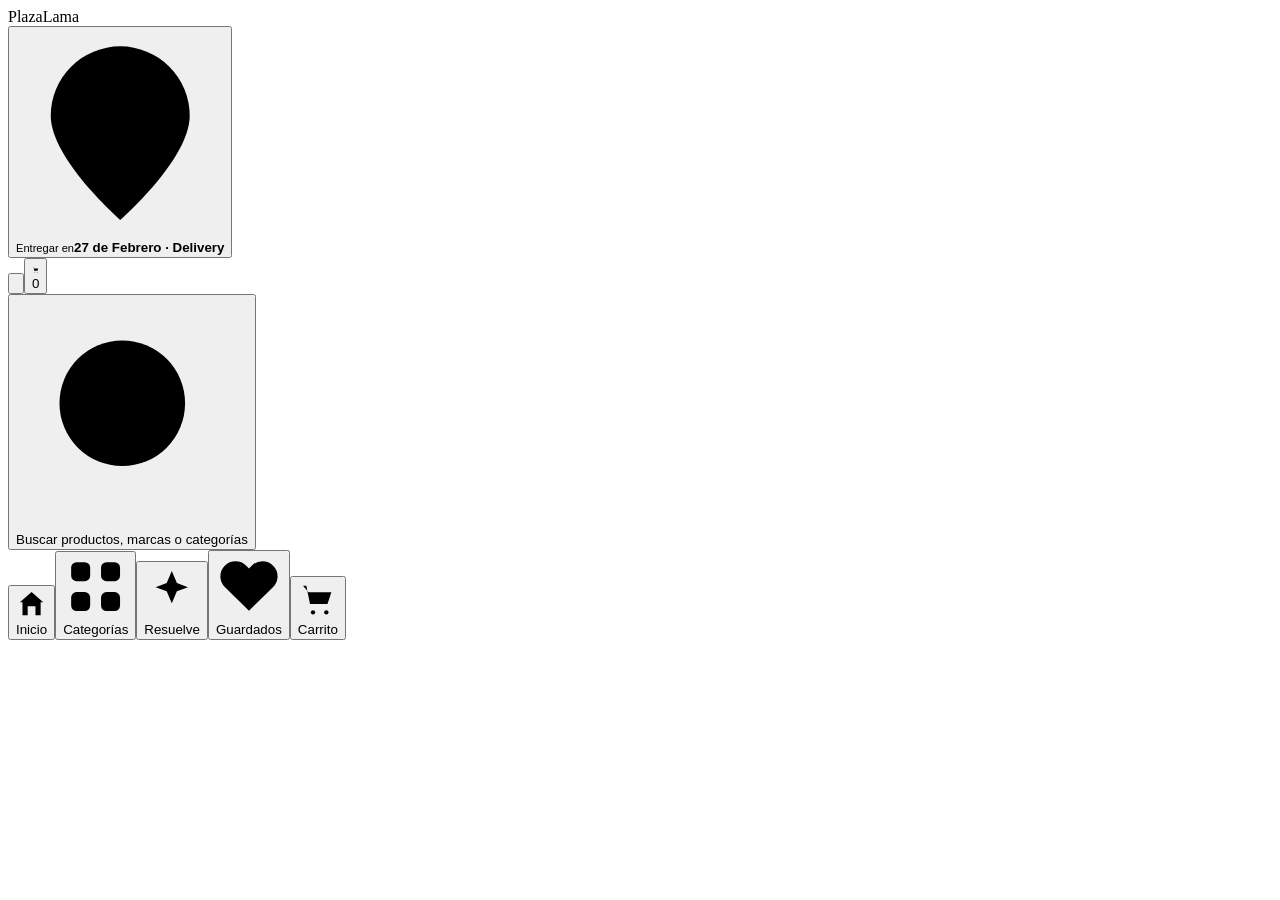
==== plaza-lama/index.html @ b79cb733 "Add Plaza Lama app demo index" ====
<!doctype html><html lang="es"><head><meta charset="utf-8"><meta name="viewport" content="width=device-width,initial-scale=1,viewport-fit=cover"><meta name="theme-color" content="#ffffff"><title>Plaza Lama · App Concept</title><link rel="stylesheet" href="base.css"><link rel="stylesheet" href="ui.css"></head><body><div class="app">
<header class="header"><div class="header-inner"><div class="toprow"><div><div class="wordmark">PlazaLama</div><button class="locbtn" id="locationBtn"><svg viewBox='0 0 24 24'><path d='M20 10c0 5-8 12-8 12S4 15 4 10a8 8 0 1 1 16 0Z'/><circle cx='12' cy='10' r='2.3'/></svg><span class="loccopy"><small>Entregar en</small><b id="locLabel">27 de Febrero · Delivery</b></span></button></div><div class="actions"><button class="round" id="accountBtn"><svg viewBox='0 0 24 24'><circle cx='12' cy='8' r='4'/><path d='M4 21a8 8 0 0 1 16 0'/></svg></button><button class="round dark" id="headerCart"><svg viewBox='0 0 24 24'><path d='M3 4h2l2.2 11h10.5L20 8H6.3'/><circle cx='9' cy='20' r='1.3'/><circle cx='17' cy='20' r='1.3'/></svg><span class="badge" id="cartCount">0</span></button></div></div><button class="searchbtn" id="searchBtn"><svg viewBox='0 0 24 24'><circle cx='11' cy='11' r='6.5'/><path d='m20 20-3.5-3.5'/></svg><span>Buscar productos, marcas o categorías</span></button></div></header>
<main id="main"></main>
<nav class="bottomnav"><button class="navbtn active" data-nav="home"><svg viewBox='0 0 24 24'><path d='m3 11 9-8 9 8'/><path d='M5 10v11h14V10M9 21v-7h6v7'/></svg><span>Inicio</span></button><button class="navbtn" data-nav="categories"><svg viewBox='0 0 24 24'><rect x='3' y='3' width='7' height='7' rx='2'/><rect x='14' y='3' width='7' height='7' rx='2'/><rect x='3' y='14' width='7' height='7' rx='2'/><rect x='14' y='14' width='7' height='7' rx='2'/></svg><span>Categorías</span></button><button class="navbtn" data-nav="guide"><svg viewBox='0 0 24 24'><path d='m12 3 2.2 5.2L19 10l-4.8 1.8L12 17l-2.2-5.2L5 10l4.8-1.8Z'/></svg><span>Resuelve</span></button><button class="navbtn" data-nav="favorites"><svg viewBox='0 0 24 24'><path d='M20.8 4.6a5.5 5.5 0 0 0-7.8 0L12 5.6l-1-1a5.5 5.5 0 0 0-7.8 7.8L12 21l8.8-8.6a5.5 5.5 0 0 0 0-7.8Z'/></svg><span>Guardados</span></button><button class="navbtn" data-nav="cart"><svg viewBox='0 0 24 24'><path d='M3 4h2l2.2 11h10.5L20 8H6.3'/><circle cx='9' cy='20' r='1.3'/><circle cx='17' cy='20' r='1.3'/></svg><span>Carrito</span></button></nav>
</div>
<div class="overlay" id="detailOverlay"><div class="sheet" id="detailSheet"></div></div><div class="overlay" id="cartOverlay"><div class="sheet" id="cartSheet"></div></div><div class="overlay" id="locationOverlay"><div class="sheet" id="locationSheet"></div></div><div class="overlay" id="accountOverlay"><div class="sheet" id="accountSheet"></div></div><div class="overlay" id="guideOverlay"><div class="sheet" id="guideSheet"></div></div><div class="searchpanel" id="searchPanel"></div><div class="toast" id="toast"></div><script src="products.js"></script><script src="icons.js"></script><script src="fallbacks.js"></script><script src="app1.js"></script><script src="app2.js"></script><script src="app3.js"></script><script src="app4.js"></script><script src="app5.js"></script></body></html>
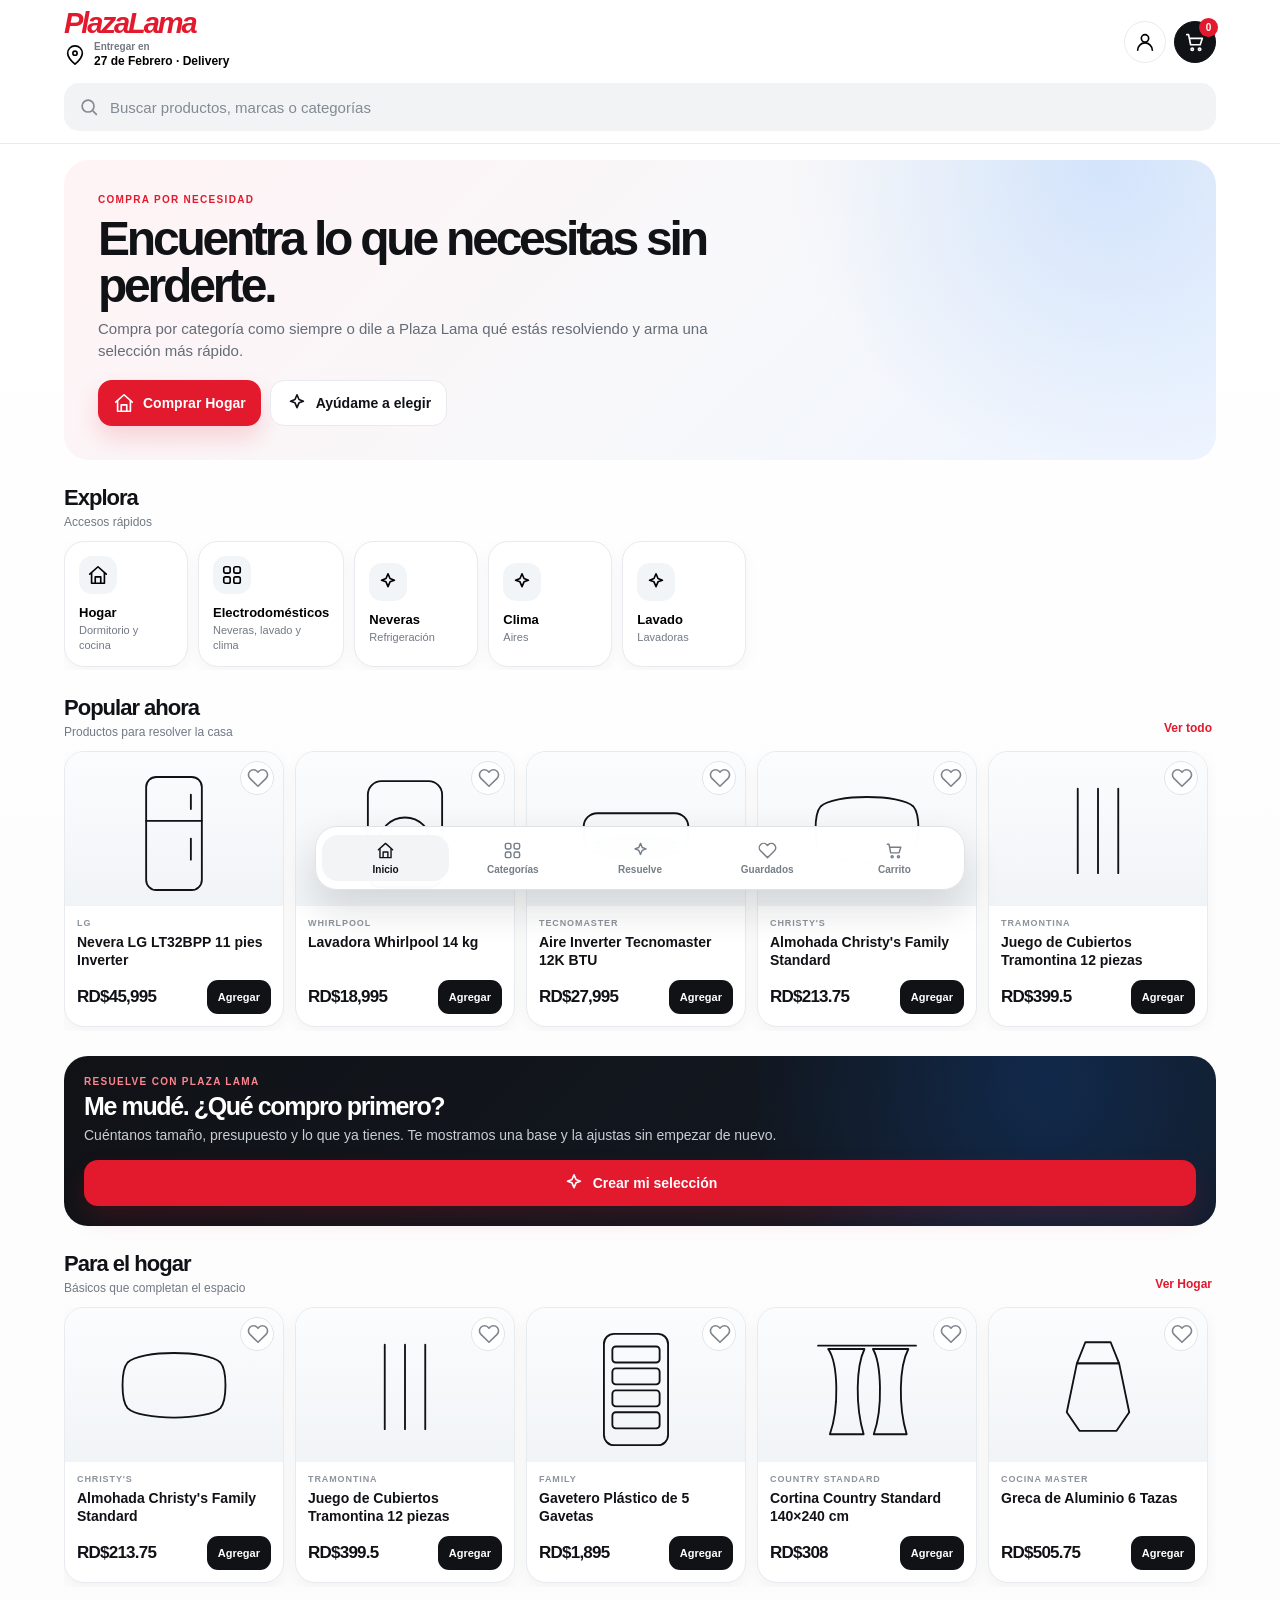
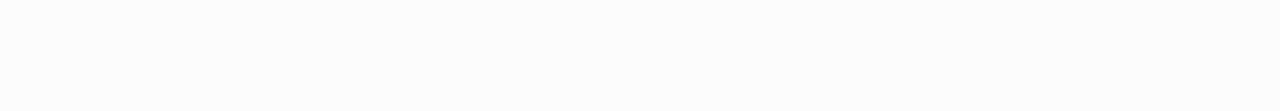
==== commit 8190a931: "Load Plaza Lama mobile refinement stylesheet" ====
--- a/plaza-lama/index.html
+++ b/plaza-lama/index.html
@@ -1,4 +1,4 @@
-<!doctype html><html lang="es"><head><meta charset="utf-8"><meta name="viewport" content="width=device-width,initial-scale=1,viewport-fit=cover"><meta name="theme-color" content="#ffffff"><title>Plaza Lama · App Concept</title><link rel="stylesheet" href="base.css"><link rel="stylesheet" href="ui.css"></head><body><div class="app">
+<!doctype html><html lang="es"><head><meta charset="utf-8"><meta name="viewport" content="width=device-width,initial-scale=1,viewport-fit=cover"><meta name="theme-color" content="#ffffff"><title>Plaza Lama · App Concept</title><link rel="stylesheet" href="base.css"><link rel="stylesheet" href="ui.css"><link rel="stylesheet" href="refine.css"></head><body><div class="app">
 <header class="header"><div class="header-inner"><div class="toprow"><div><div class="wordmark">PlazaLama</div><button class="locbtn" id="locationBtn"><svg viewBox='0 0 24 24'><path d='M20 10c0 5-8 12-8 12S4 15 4 10a8 8 0 1 1 16 0Z'/><circle cx='12' cy='10' r='2.3'/></svg><span class="loccopy"><small>Entregar en</small><b id="locLabel">27 de Febrero · Delivery</b></span></button></div><div class="actions"><button class="round" id="accountBtn"><svg viewBox='0 0 24 24'><circle cx='12' cy='8' r='4'/><path d='M4 21a8 8 0 0 1 16 0'/></svg></button><button class="round dark" id="headerCart"><svg viewBox='0 0 24 24'><path d='M3 4h2l2.2 11h10.5L20 8H6.3'/><circle cx='9' cy='20' r='1.3'/><circle cx='17' cy='20' r='1.3'/></svg><span class="badge" id="cartCount">0</span></button></div></div><button class="searchbtn" id="searchBtn"><svg viewBox='0 0 24 24'><circle cx='11' cy='11' r='6.5'/><path d='m20 20-3.5-3.5'/></svg><span>Buscar productos, marcas o categorías</span></button></div></header>
 <main id="main"></main>
 <nav class="bottomnav"><button class="navbtn active" data-nav="home"><svg viewBox='0 0 24 24'><path d='m3 11 9-8 9 8'/><path d='M5 10v11h14V10M9 21v-7h6v7'/></svg><span>Inicio</span></button><button class="navbtn" data-nav="categories"><svg viewBox='0 0 24 24'><rect x='3' y='3' width='7' height='7' rx='2'/><rect x='14' y='3' width='7' height='7' rx='2'/><rect x='3' y='14' width='7' height='7' rx='2'/><rect x='14' y='14' width='7' height='7' rx='2'/></svg><span>Categorías</span></button><button class="navbtn" data-nav="guide"><svg viewBox='0 0 24 24'><path d='m12 3 2.2 5.2L19 10l-4.8 1.8L12 17l-2.2-5.2L5 10l4.8-1.8Z'/></svg><span>Resuelve</span></button><button class="navbtn" data-nav="favorites"><svg viewBox='0 0 24 24'><path d='M20.8 4.6a5.5 5.5 0 0 0-7.8 0L12 5.6l-1-1a5.5 5.5 0 0 0-7.8 7.8L12 21l8.8-8.6a5.5 5.5 0 0 0 0-7.8Z'/></svg><span>Guardados</span></button><button class="navbtn" data-nav="cart"><svg viewBox='0 0 24 24'><path d='M3 4h2l2.2 11h10.5L20 8H6.3'/><circle cx='9' cy='20' r='1.3'/><circle cx='17' cy='20' r='1.3'/></svg><span>Carrito</span></button></nav>
--- a/plaza-lama/base.css
+++ b/plaza-lama/base.css
@@ -0,0 +1,11 @@
+:root{--red:#e3192d;--red2:#c51123;--ink:#101216;--text:#30343a;--muted:#727984;--line:#e7eaee;--soft:#f5f7f9;--blue:#0b6ef3;--green:#11744f;--shadow:0 16px 38px rgba(16,18,22,.10);--ease:cubic-bezier(.2,.8,.2,1)}
+*{box-sizing:border-box}html{scroll-behavior:smooth}body{margin:0;background:#fff;color:var(--ink);font-family:-apple-system,BlinkMacSystemFont,"SF Pro Display","SF Pro Text","Segoe UI",Arial,sans-serif;-webkit-font-smoothing:antialiased}button,input{font:inherit}button{cursor:pointer}svg{display:block;width:22px;height:22px;fill:none;stroke:currentColor;stroke-width:1.8;stroke-linecap:round;stroke-linejoin:round}button,a{-webkit-tap-highlight-color:transparent}.hidden{display:none!important}
+@keyframes fadeUp{from{opacity:0;transform:translateY(10px)}to{opacity:1;transform:none}}@keyframes slideUp{from{transform:translateY(100%)}to{transform:none}}@keyframes pop{from{opacity:0;transform:scale(.97)}to{opacity:1;transform:scale(1)}}@keyframes bump{0%{transform:scale(1)}50%{transform:scale(1.25)}100%{transform:scale(1)}}
+.app{min-height:100vh;padding-bottom:92px;background:linear-gradient(180deg,#fff 0,#fcfcfd 100%)}
+.header{position:sticky;top:0;z-index:40;background:rgba(255,255,255,.95);backdrop-filter:blur(18px);border-bottom:1px solid var(--line)}.header-inner{max-width:1180px;margin:auto;padding:10px 14px 12px}.toprow{display:flex;align-items:center;justify-content:space-between;gap:12px}.wordmark{font-weight:900;color:var(--red);font-style:italic;letter-spacing:-.07em;font-size:29px;line-height:.9}.locbtn{display:flex;gap:8px;align-items:center;border:0;background:transparent;padding:5px 0;text-align:left}.loccopy small{display:block;color:var(--muted);font-size:10px;font-weight:700}.loccopy b{display:block;font-size:12px;margin-top:2px}.actions{display:flex;gap:8px}.round{width:42px;height:42px;border:1px solid var(--line);border-radius:50%;background:#fff;display:grid;place-items:center;position:relative}.round.dark{background:var(--ink);color:#fff;border-color:var(--ink)}.badge{position:absolute;right:-3px;top:-4px;min-width:19px;height:19px;border-radius:99px;background:var(--red);color:#fff;display:grid;place-items:center;font-size:10px;font-weight:900;padding:0 4px}.badge.bump{animation:bump .28s var(--ease)}
+.searchbtn{margin-top:10px;width:100%;height:48px;border:0;border-radius:15px;background:#f1f3f5;color:#838a94;display:flex;align-items:center;gap:10px;padding:0 14px;text-align:left;font-size:15px}
+.view{max-width:1180px;margin:auto;padding:16px 14px 32px;animation:fadeUp .22s var(--ease)}.hero{border-radius:25px;padding:22px;background:radial-gradient(circle at 90% 0,rgba(11,110,243,.14),transparent 29%),linear-gradient(135deg,#fff3f5,#f7f8fa 58%,#edf4ff);overflow:hidden}.kicker{font-size:10px;text-transform:uppercase;letter-spacing:.13em;color:var(--red);font-weight:900}.hero h1{font-size:36px;line-height:.98;letter-spacing:-.067em;margin:10px 0 9px;max-width:720px}.hero p{font-size:15px;line-height:1.45;color:#646c76;margin:0;max-width:650px}.hero-actions{display:flex;flex-wrap:wrap;gap:9px;margin-top:18px}.primary,.secondary{height:46px;border-radius:14px;border:0;padding:0 15px;font-size:14px;font-weight:850;display:inline-flex;align-items:center;justify-content:center;gap:8px}.primary{background:var(--red);color:#fff;box-shadow:0 12px 24px rgba(227,25,45,.16)}.secondary{background:#fff;border:1px solid var(--line);color:var(--ink)}
+.section{margin-top:25px}.section-head{display:flex;justify-content:space-between;align-items:end;gap:10px;margin-bottom:12px}.section-head h2{margin:0;font-size:22px;letter-spacing:-.045em}.section-head p{margin:4px 0 0;color:var(--muted);font-size:12px}.linkbtn{border:0;background:transparent;color:var(--red);font-size:12px;font-weight:850;padding:4px}
+.categories{display:flex;gap:10px;overflow:auto;scrollbar-width:none;padding-bottom:3px}.categories::-webkit-scrollbar,.scroll::-webkit-scrollbar,.chips::-webkit-scrollbar{display:none}.cat{flex:0 0 124px;min-height:105px;border:1px solid var(--line);border-radius:20px;background:#fff;padding:14px;text-align:left;box-shadow:0 5px 16px rgba(16,18,22,.04)}.cat:active{transform:scale(.98)}.caticon{width:38px;height:38px;border-radius:13px;background:#f2f5f8;display:grid;place-items:center;margin-bottom:11px}.cat b{display:block;font-size:13px;line-height:1.2}.cat small{display:block;color:var(--muted);font-size:11px;line-height:1.3;margin-top:3px}
+.scroll{display:grid;grid-auto-flow:column;grid-auto-columns:minmax(168px,205px);gap:11px;overflow:auto;scroll-snap-type:x proximity;padding-bottom:4px;scrollbar-width:none}.grid{display:grid;grid-template-columns:repeat(2,minmax(0,1fr));gap:11px}.card{position:relative;border:1px solid var(--line);border-radius:20px;overflow:hidden;background:#fff;box-shadow:0 5px 16px rgba(16,18,22,.045);scroll-snap-align:start;transition:transform .16s var(--ease),box-shadow .16s var(--ease)}.card:active{transform:scale(.985)}.photo{height:154px;background:linear-gradient(180deg,#fbfcfd,#f1f4f7);display:grid;place-items:center;overflow:hidden}.photo img{width:100%;height:100%;object-fit:contain;padding:12px}.fallback{width:100%;height:100%;display:grid;place-items:center;padding:14px}.fallback svg{width:100%;height:100%;max-height:135px;stroke:#9aa3ad;stroke-width:2.2}.fav{position:absolute;right:9px;top:9px;width:34px;height:34px;border-radius:50%;border:1px solid #e1e5e8;background:rgba(255,255,255,.95);display:grid;place-items:center;z-index:2;color:#7e8690}.fav.active{color:var(--red);border-color:#ffc9cf;background:#fff5f6}.body{padding:12px}.brand{font-size:9px;text-transform:uppercase;letter-spacing:.1em;color:#8c939c;font-weight:900}.card h3{font-size:14px;line-height:1.28;margin:6px 0 10px;min-height:36px}.pricebar{display:flex;align-items:center;justify-content:space-between;gap:7px}.pricebar strong{font-size:17px;letter-spacing:-.045em}.add{height:34px;border-radius:11px;border:0;background:var(--ink);color:#fff;padding:0 11px;font-size:11px;font-weight:850}.add.done{background:var(--green)}
+.plan{border-radius:24px;padding:20px;background:radial-gradient(circle at 85% 15%,rgba(11,110,243,.20),transparent 30%),linear-gradient(135deg,#101216,#131a25);color:#fff}.plan .kicker{color:#ff8590}.plan h3{font-size:25px;line-height:1.04;letter-spacing:-.055em;margin:6px 0}.plan p{color:#c8ced5;font-size:14px;line-height:1.45;margin:0}.plan .primary{width:100%;margin-top:15px}
--- a/plaza-lama/ui.css
+++ b/plaza-lama/ui.css
@@ -0,0 +1,7 @@
+.screenhead{display:flex;align-items:center;gap:10px;margin-bottom:15px}.back{width:40px;height:40px;border-radius:50%;border:1px solid var(--line);background:#fff;display:grid;place-items:center}.screenhead h1{margin:0;font-size:28px;letter-spacing:-.05em}.screenhead p{margin:3px 0 0;color:var(--muted);font-size:12px}.chips{display:flex;gap:8px;overflow:auto;margin-bottom:14px;scrollbar-width:none}.chip{height:36px;border-radius:99px;border:1px solid var(--line);background:#fff;padding:0 12px;white-space:nowrap;font-size:12px;font-weight:800}.chip.active{background:var(--ink);border-color:var(--ink);color:#fff}
+.bottomnav{position:fixed;left:10px;right:10px;bottom:10px;z-index:55;background:rgba(255,255,255,.96);backdrop-filter:blur(18px);border:1px solid #dfe3e7;border-radius:22px;box-shadow:0 18px 38px rgba(16,18,22,.14);display:flex;padding:8px 6px calc(8px + env(safe-area-inset-bottom))}.navbtn{flex:1;border:0;background:transparent;border-radius:16px;padding:6px 2px;display:flex;align-items:center;justify-content:center;flex-direction:column;gap:4px;color:#757d87;font-size:10px;font-weight:800}.navbtn svg{width:19px;height:19px}.navbtn.active{color:var(--ink);background:#f2f4f6}
+.overlay{position:fixed;inset:0;background:rgba(10,12,16,.42);z-index:90;display:none}.overlay.show{display:block}.sheet{position:absolute;left:0;right:0;bottom:0;background:#fff;border-radius:26px 26px 0 0;max-height:88vh;overflow:auto;padding:8px 16px calc(18px + env(safe-area-inset-bottom));animation:slideUp .22s var(--ease)}.grab{width:42px;height:4px;background:#d9dde1;border-radius:99px;margin:4px auto 13px}.sheethead{display:flex;align-items:start;justify-content:space-between;gap:10px}.sheethead h2{margin:0;font-size:22px;letter-spacing:-.045em}.close{width:38px;height:38px;border:0;border-radius:50%;background:#f2f4f6;display:grid;place-items:center}.detailphoto{height:240px;border-radius:20px;background:#f6f8fa;display:grid;place-items:center;overflow:hidden;margin-top:12px}.detailphoto img{width:100%;height:100%;object-fit:contain;padding:16px}.detailphoto .fallback svg{max-height:205px}.dbrand{font-size:10px;text-transform:uppercase;letter-spacing:.1em;color:#858d97;font-weight:900;margin-top:15px}.dtitle{font-size:24px;line-height:1.08;letter-spacing:-.05em;margin:6px 0 8px}.dprice{font-size:28px;font-weight:900;letter-spacing:-.05em}.stock{color:var(--green);font-size:12px;font-weight:800;margin-top:4px}.specs{display:flex;gap:7px;flex-wrap:wrap;margin-top:13px}.spec{padding:8px 10px;border-radius:99px;background:#f3f5f7;font-size:11px;font-weight:800}.why{margin-top:13px;background:#f8f9fa;border-radius:16px;padding:13px;font-size:13px;line-height:1.45;color:#565e68}.buyrow{position:sticky;bottom:0;background:rgba(255,255,255,.96);backdrop-filter:blur(12px);padding-top:13px;margin-top:14px;display:grid;grid-template-columns:auto 1fr;gap:10px}.qty{height:48px;border:1px solid var(--line);border-radius:15px;display:flex;align-items:center;gap:7px;padding:0 7px}.qty button{width:32px;height:32px;border:0;border-radius:10px;background:#f2f4f6;display:grid;place-items:center}.qty b{min-width:18px;text-align:center}.detailadd{height:48px;border:0;border-radius:15px;background:var(--red);color:#fff;font-weight:900}
+.cartitem{display:grid;grid-template-columns:58px 1fr auto;gap:10px;align-items:center;padding:11px 0;border-bottom:1px solid var(--line)}.thumb{width:58px;height:58px;border-radius:15px;background:#f4f6f8;display:grid;place-items:center;overflow:hidden}.thumb img{width:100%;height:100%;object-fit:contain;padding:5px}.thumb .fallback svg{max-height:50px}.cartitem b{font-size:13px;line-height:1.3;display:block}.cartitem small{display:block;color:var(--muted);font-size:11px;margin-top:2px}.lineprice{font-weight:900;font-size:13px}.cartqty{display:flex;align-items:center;gap:6px;margin-top:6px}.cartqty button{width:26px;height:26px;border:0;border-radius:9px;background:#f2f4f6;display:grid;place-items:center}.cartfooter{padding-top:14px}.total{display:flex;justify-content:space-between;font-weight:900;font-size:18px;margin-bottom:11px}.checkout{height:50px;width:100%;border:0;border-radius:15px;background:var(--red);color:#fff;font-weight:900;font-size:15px}
+.options{display:grid;gap:9px;margin-top:13px}.option{border:1px solid var(--line);border-radius:16px;background:#fff;padding:14px;text-align:left}.option.selected{border:2px solid var(--ink);padding:13px;background:#fafbfc}.option b{display:block;font-size:14px}.option small{display:block;color:var(--muted);font-size:12px;margin-top:4px}.guideprog{height:4px;background:#edf0f3;border-radius:99px;overflow:hidden;margin:8px 0 18px}.guideprog>div{height:100%;background:linear-gradient(90deg,var(--red),var(--blue));transition:width .2s var(--ease)}.guidetitle{font-size:27px;line-height:1.05;letter-spacing:-.055em;margin:0 0 6px}.guidecopy{color:var(--muted);font-size:14px;line-height:1.45;margin:0 0 14px}.guidefooter{display:grid;grid-template-columns:auto 1fr;gap:9px;margin-top:16px}.guidefooter button{height:46px;border-radius:14px;font-weight:850}.guideback{border:1px solid var(--line);background:#fff;padding:0 14px}.guidenext{border:0;background:var(--red);color:#fff}.budget{background:#f5f7f9;border-radius:18px;padding:16px}.budget strong{display:block;font-size:30px;letter-spacing:-.05em;margin-bottom:10px}.budget input{width:100%;accent-color:var(--red)}
+.searchpanel{position:fixed;inset:0;background:#fff;z-index:80;display:none;padding:12px 14px 100px;overflow:auto}.searchpanel.show{display:block;animation:fadeUp .18s var(--ease)}.searchtop{display:grid;grid-template-columns:40px 1fr;gap:8px;align-items:center}.searchfield{height:46px;border-radius:14px;background:#f1f3f5;display:flex;align-items:center;gap:9px;padding:0 12px}.searchfield input{border:0;outline:0;background:transparent;flex:1;min-width:0;font-size:15px}.searchrow{display:grid;grid-template-columns:58px 1fr auto;gap:10px;align-items:center;padding:10px 0;border-bottom:1px solid var(--line)}.searchrow b{font-size:13px;display:block}.searchrow small{display:block;color:var(--muted);font-size:11px;margin-top:3px}.searchrow strong{font-size:13px}.toast{position:fixed;left:50%;bottom:94px;z-index:120;transform:translateX(-50%);background:#101216;color:#fff;padding:10px 14px;border-radius:99px;font-size:12px;font-weight:800;opacity:0;pointer-events:none}.toast.show{opacity:1;animation:pop .18s var(--ease)}
+@media(min-width:760px){.grid{grid-template-columns:repeat(4,minmax(0,1fr))}.scroll{grid-auto-columns:220px}.hero{padding:34px}.hero h1{font-size:48px}.bottomnav{max-width:650px;left:50%;right:auto;transform:translateX(-50%);width:calc(100% - 24px)}.sheet{left:auto;right:14px;bottom:14px;width:430px;border-radius:26px;max-height:calc(100vh - 28px);box-shadow:var(--shadow)}}
--- a/plaza-lama/refine.css
+++ b/plaza-lama/refine.css
@@ -0,0 +1,23 @@
+/* mobile-app refinement */
+#guideOverlay .sheet,#detailOverlay .sheet{background:#fff}
+.guide-result-list{display:grid;gap:10px;margin-top:8px}
+.guide-result-item{display:grid;grid-template-columns:78px 1fr auto;gap:11px;align-items:center;padding:10px;border:1px solid var(--line);border-radius:18px;background:#fff}
+.guide-result-thumb{width:78px;height:78px;border-radius:15px;background:#f5f7f9;display:grid;place-items:center;overflow:hidden}
+.guide-result-thumb img{width:100%;height:100%;object-fit:contain;padding:6px}
+.guide-result-thumb .fallback svg{max-height:65px}
+.guide-result-copy{min-width:0}.guide-result-copy .brand{font-size:9px}.guide-result-copy b{display:block;font-size:13px;line-height:1.25;margin-top:3px}.guide-result-copy small{display:block;color:var(--muted);font-size:11px;margin-top:4px}
+.guide-result-side{text-align:right}.guide-result-side strong{display:block;font-size:14px;white-space:nowrap}.guide-result-side button{margin-top:7px;height:31px;border:0;border-radius:10px;background:#111216;color:#fff;padding:0 10px;font-size:11px;font-weight:850}
+.guide-summary{display:flex;align-items:center;justify-content:space-between;gap:12px;margin-top:12px;padding:14px;border-radius:17px;background:#f6f8fa}
+.guide-summary span{font-size:12px;color:var(--muted)}.guide-summary strong{font-size:17px}
+.guide-footer-sticky{position:sticky;bottom:0;background:linear-gradient(180deg,rgba(255,255,255,0),#fff 18%);padding-top:18px;padding-bottom:max(8px,env(safe-area-inset-bottom))}
+@media(max-width:759px){
+#guideOverlay,#detailOverlay{background:#fff}
+#guideOverlay .sheet,#detailOverlay .sheet{inset:0;left:0;right:0;top:0;bottom:0;height:100%;max-height:none;border-radius:0;padding:calc(10px + env(safe-area-inset-top)) 15px calc(18px + env(safe-area-inset-bottom));animation:fadeUp .18s var(--ease)}
+#guideOverlay .grab,#detailOverlay .grab{display:none}
+#guideOverlay .sheethead,#detailOverlay .sheethead{position:sticky;top:0;z-index:5;background:rgba(255,255,255,.97);backdrop-filter:blur(12px);padding:3px 0 10px}
+#detailOverlay .detailphoto{height:270px;border-radius:22px;margin-top:6px}
+#detailOverlay .buyrow{padding-bottom:8px}
+#guideOverlay .guidefooter{position:sticky;bottom:0;background:linear-gradient(180deg,rgba(255,255,255,0),#fff 22%);padding-top:18px;padding-bottom:8px}
+.guide-result-item{grid-template-columns:72px minmax(0,1fr) auto}
+body:has(#guideOverlay.show) .bottomnav,body:has(#detailOverlay.show) .bottomnav{transform:translateY(120%);opacity:0;pointer-events:none}
+}
